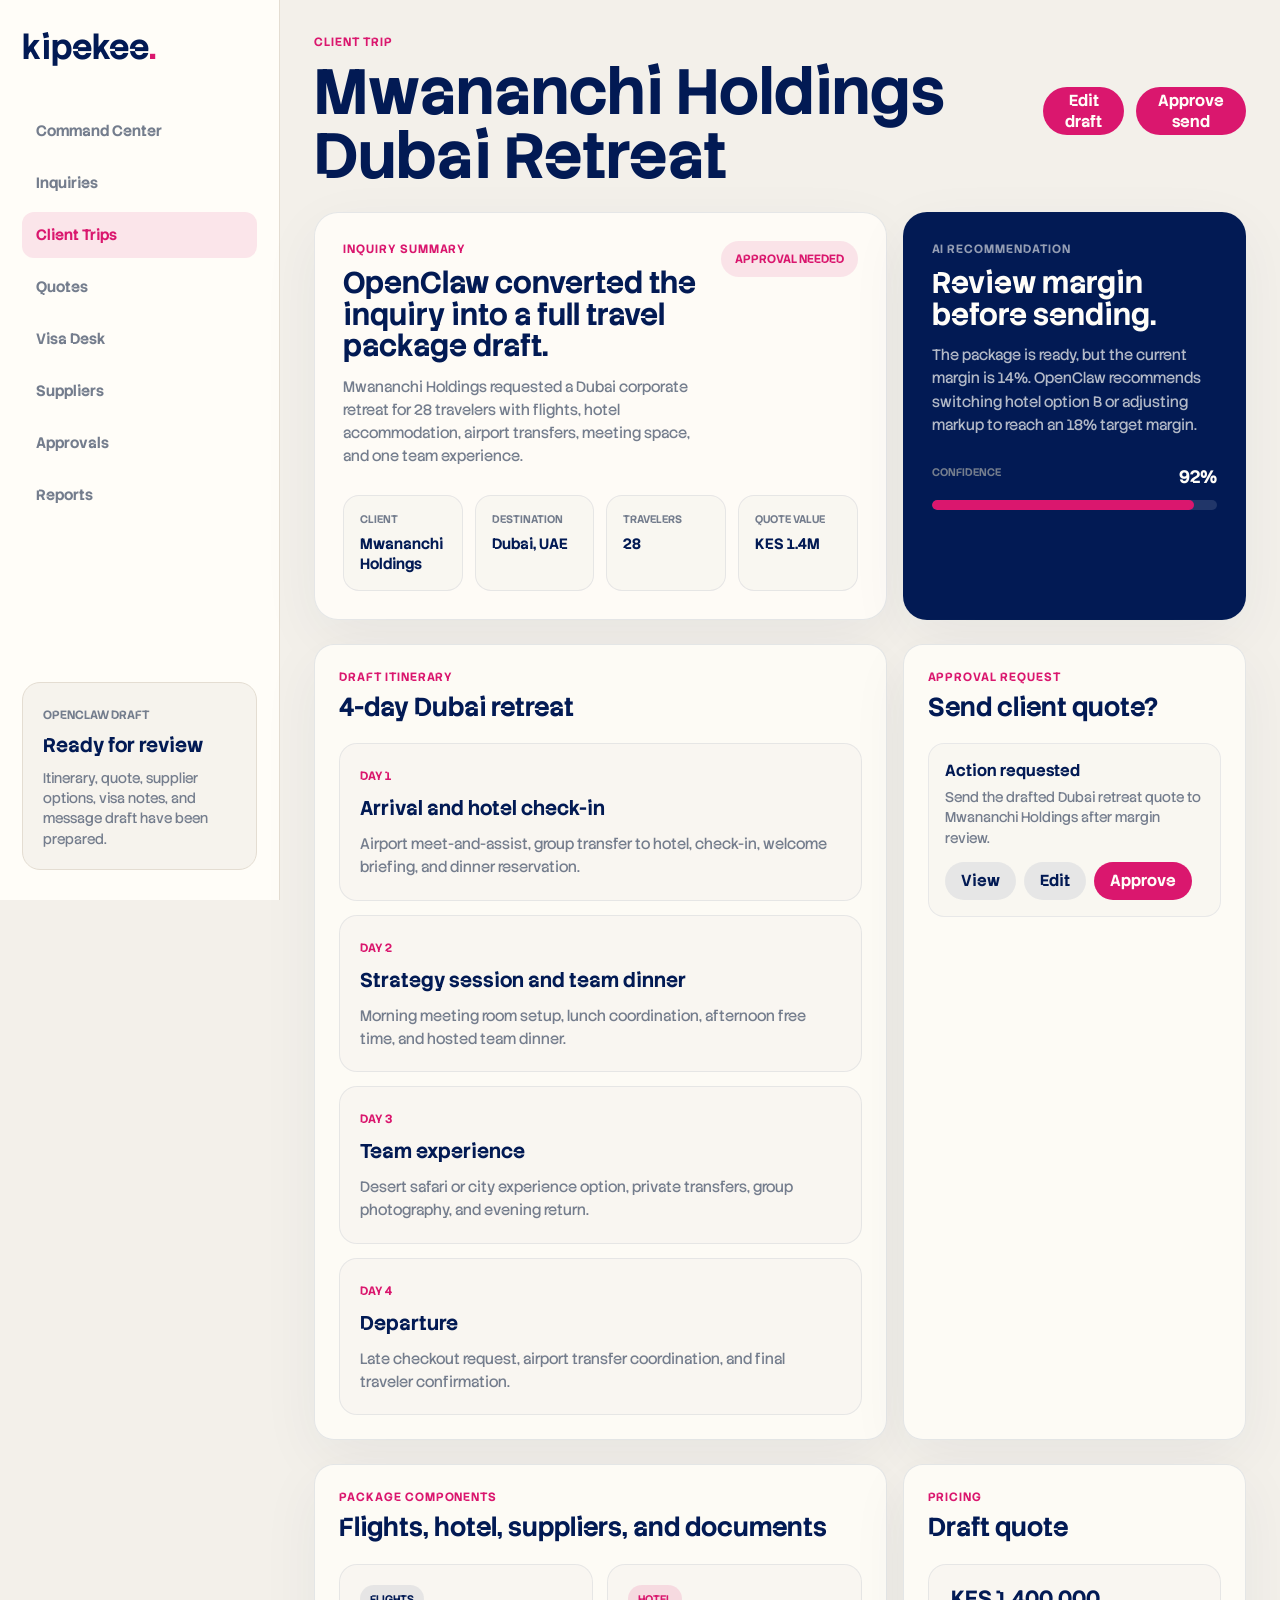
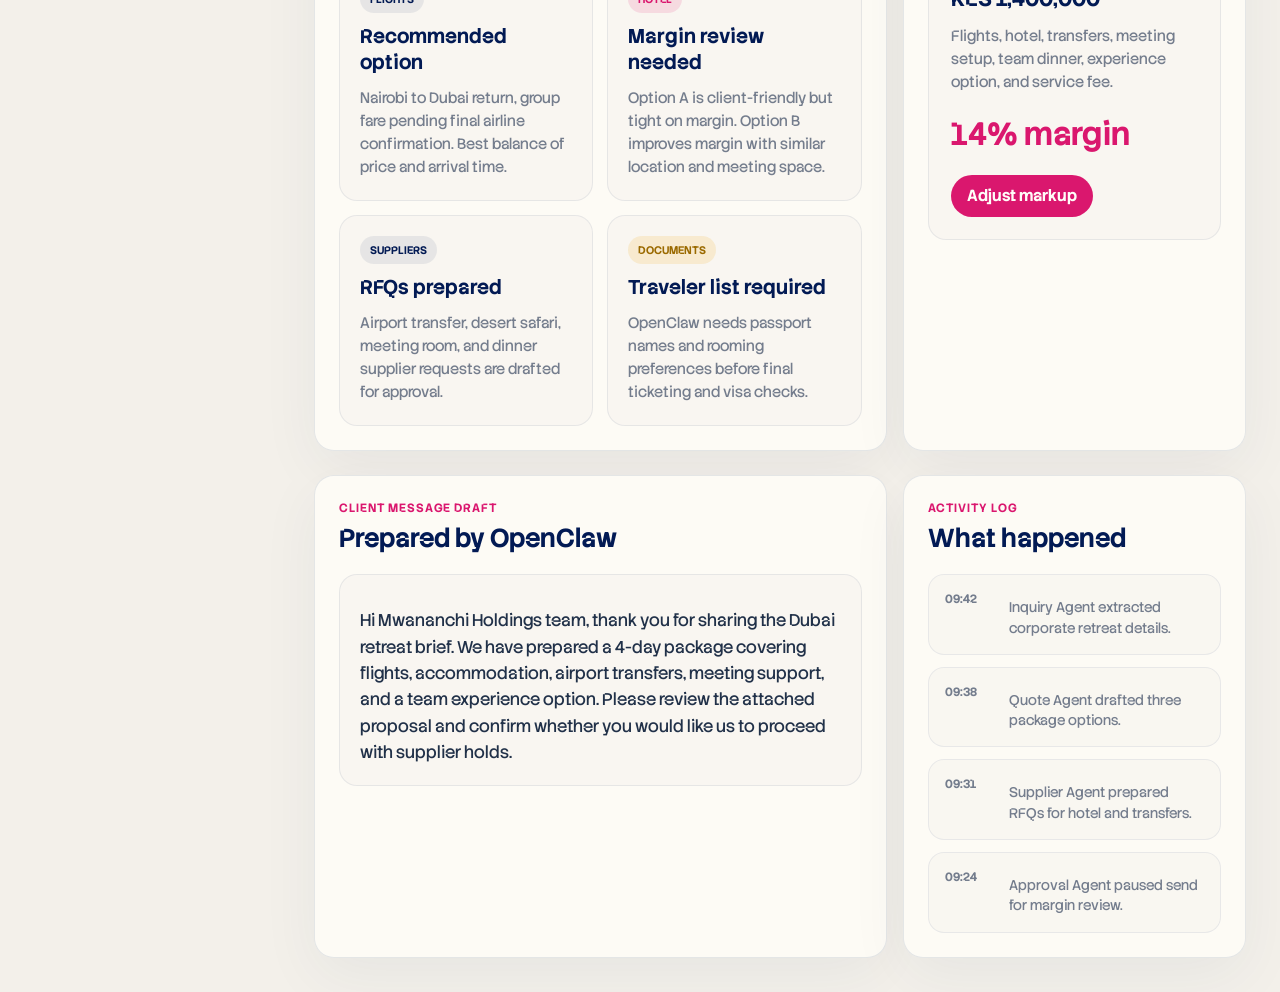
==== client-trip-mwananchi-dubai.html @ 032843f3 "best commit 6" ====
<!doctype html>
<html lang="en">
  <head>
    <meta charset="UTF-8" />
    <meta name="viewport" content="width=device-width, initial-scale=1.0" />
    <title>Mwananchi Holdings Dubai Retreat - Kipekee OS</title>
    <link rel="stylesheet" href="styles.css" />
  </head>
  <body class="dashboard-body is-loaded">
    <aside class="dash-sidebar">
      <a class="brand" href="index.html" aria-label="Kipekee home">kipekee<span>.</span></a>
      <nav class="dash-nav" aria-label="Dashboard navigation">
        <a href="dashboard.html">Command Center</a>
        <a href="inquiries.html">Inquiries</a>
        <a class="is-active" href="client-trips.html">Client Trips</a>
        <a href="quotes.html">Quotes</a>
        <a href="visa-desk.html">Visa Desk</a>
        <a href="suppliers.html">Suppliers</a>
        <a href="approvals.html">Approvals</a>
        <a href="reports.html">Reports</a>
      </nav>
      <div class="dash-sidebar-card">
        <span>OpenClaw draft</span>
        <strong>Ready for review</strong>
        <p>Itinerary, quote, supplier options, visa notes, and message draft have been prepared.</p>
      </div>
    </aside>

    <main class="dash-main">
      <header class="dash-topbar">
        <div>
          <span class="kicker">Client trip</span>
          <h1>Mwananchi Holdings Dubai Retreat</h1>
        </div>
        <div class="dash-actions">
          <button type="button">Edit draft</button>
          <button type="button">Approve send</button>
        </div>
      </header>

      <section class="client-trip-hero">
        <article class="trip-detail-card">
          <div class="trip-detail-head">
            <div>
              <span class="kicker">Inquiry summary</span>
              <h2>OpenClaw converted the inquiry into a full travel package draft.</h2>
              <p>
                Mwananchi Holdings requested a Dubai corporate retreat for 28 travelers with flights,
                hotel accommodation, airport transfers, meeting space, and one team experience.
              </p>
            </div>
            <span class="trip-status">Approval needed</span>
          </div>

          <div class="trip-detail-grid">
            <div><span>Client</span><strong>Mwananchi Holdings</strong></div>
            <div><span>Destination</span><strong>Dubai, UAE</strong></div>
            <div><span>Travelers</span><strong>28</strong></div>
            <div><span>Quote value</span><strong>KES 1.4M</strong></div>
          </div>
        </article>

        <aside class="ai-recommendation-card">
          <span class="kicker">AI recommendation</span>
          <h2>Review margin before sending.</h2>
          <p>
            The package is ready, but the current margin is 14%. OpenClaw recommends switching
            hotel option B or adjusting markup to reach an 18% target margin.
          </p>
          <div class="confidence-meter">
            <div><span>Confidence</span><strong>92%</strong></div>
            <div><span style="width: 92%"></span></div>
          </div>
        </aside>
      </section>

      <section class="client-trip-layout">
        <article class="dash-panel dash-panel-wide">
          <div class="dash-panel-head">
            <div>
              <span class="kicker">Draft itinerary</span>
              <h2>4-day Dubai retreat</h2>
            </div>
          </div>
          <div class="itinerary-list">
            <div>
              <span>Day 1</span>
              <h3>Arrival and hotel check-in</h3>
              <p>Airport meet-and-assist, group transfer to hotel, check-in, welcome briefing, and dinner reservation.</p>
            </div>
            <div>
              <span>Day 2</span>
              <h3>Strategy session and team dinner</h3>
              <p>Morning meeting room setup, lunch coordination, afternoon free time, and hosted team dinner.</p>
            </div>
            <div>
              <span>Day 3</span>
              <h3>Team experience</h3>
              <p>Desert safari or city experience option, private transfers, group photography, and evening return.</p>
            </div>
            <div>
              <span>Day 4</span>
              <h3>Departure</h3>
              <p>Late checkout request, airport transfer coordination, and final traveler confirmation.</p>
            </div>
          </div>
        </article>

        <aside class="dash-panel">
          <div class="dash-panel-head">
            <div>
              <span class="kicker">Approval request</span>
              <h2>Send client quote?</h2>
            </div>
          </div>
          <div class="approval-stack">
            <div>
              <strong>Action requested</strong>
              <p>Send the drafted Dubai retreat quote to Mwananchi Holdings after margin review.</p>
              <div class="approval-actions">
                <button type="button">View</button>
                <button type="button">Edit</button>
                <button type="button">Approve</button>
              </div>
            </div>
          </div>
        </aside>
      </section>

      <section class="client-trip-layout">
        <article class="dash-panel dash-panel-wide">
          <div class="dash-panel-head">
            <div>
              <span class="kicker">Package components</span>
              <h2>Flights, hotel, suppliers, and documents</h2>
            </div>
          </div>
          <div class="package-grid">
            <article>
              <span class="pill">Flights</span>
              <h3>Recommended option</h3>
              <p>Nairobi to Dubai return, group fare pending final airline confirmation. Best balance of price and arrival time.</p>
            </article>
            <article>
              <span class="pill hot">Hotel</span>
              <h3>Margin review needed</h3>
              <p>Option A is client-friendly but tight on margin. Option B improves margin with similar location and meeting space.</p>
            </article>
            <article>
              <span class="pill">Suppliers</span>
              <h3>RFQs prepared</h3>
              <p>Airport transfer, desert safari, meeting room, and dinner supplier requests are drafted for approval.</p>
            </article>
            <article>
              <span class="pill warn">Documents</span>
              <h3>Traveler list required</h3>
              <p>OpenClaw needs passport names and rooming preferences before final ticketing and visa checks.</p>
            </article>
          </div>
        </article>

        <aside class="dash-panel">
          <div class="dash-panel-head">
            <div>
              <span class="kicker">Pricing</span>
              <h2>Draft quote</h2>
            </div>
          </div>
          <div class="quote-preview">
            <h3>KES 1,400,000</h3>
            <p>Flights, hotel, transfers, meeting setup, team dinner, experience option, and service fee.</p>
            <strong>14% margin</strong>
            <button type="button">Adjust markup</button>
          </div>
        </aside>
      </section>

      <section class="client-trip-layout">
        <article class="dash-panel dash-panel-wide">
          <div class="dash-panel-head">
            <div>
              <span class="kicker">Client message draft</span>
              <h2>Prepared by OpenClaw</h2>
            </div>
          </div>
          <div class="message-draft">
            <p>
              Hi Mwananchi Holdings team, thank you for sharing the Dubai retreat brief.
              We have prepared a 4-day package covering flights, accommodation, airport transfers,
              meeting support, and a team experience option. Please review the attached proposal
              and confirm whether you would like us to proceed with supplier holds.
            </p>
          </div>
        </article>

        <aside class="dash-panel">
          <div class="dash-panel-head">
            <div>
              <span class="kicker">Activity log</span>
              <h2>What happened</h2>
            </div>
          </div>
          <div class="activity-feed">
            <div><span>09:42</span><p>Inquiry Agent extracted corporate retreat details.</p></div>
            <div><span>09:38</span><p>Quote Agent drafted three package options.</p></div>
            <div><span>09:31</span><p>Supplier Agent prepared RFQs for hotel and transfers.</p></div>
            <div><span>09:24</span><p>Approval Agent paused send for margin review.</p></div>
          </div>
        </aside>
      </section>
    </main>
  </body>
</html>
---- styles.css ----
@font-face {
  font-family: "Stack Sans Notch";
  src: url("static/StackSansNotch-VariableFont_wght.ttf") format("truetype");
  font-weight: 200 900;
  font-style: normal;
  font-display: swap;
}

@font-face {
  font-family: "Stack Sans Notch";
  src: url("static/StackSansNotch-Regular.ttf") format("truetype");
  font-weight: 400;
  font-style: normal;
  font-display: swap;
}

@font-face {
  font-family: "Stack Sans Notch";
  src: url("static/StackSansNotch-Medium.ttf") format("truetype");
  font-weight: 500;
  font-style: normal;
  font-display: swap;
}

@font-face {
  font-family: "Stack Sans Notch";
  src: url("static/StackSansNotch-Bold.ttf") format("truetype");
  font-weight: 700;
  font-style: normal;
  font-display: swap;
}

:root {
  --bg: #f6f3ed;
  --panel: #fffdf8;
  --ink: #021A54;
  --inp: #213149;
  --muted: #747d8d;
  --soft: #e8e1d7;
  --line: #e4ddd2;
  --accent: #da176e;
  --accent-soft: #e7f4ee;
  --accent-pale: #dff3ec;
  --shadow: 0 28px 80px rgba(33, 24, 12, 0.08);
}

* {
  box-sizing: border-box;
}

html {
  scroll-behavior: smooth;
}

body {
  margin: 0;
  background: var(--bg);
  color: var(--ink);
  font-family: "Stack Sans Notch", -apple-system, BlinkMacSystemFont, "Segoe UI", sans-serif;
  letter-spacing: 0;
}

a {
  color: inherit;
  text-decoration: none;
}

.nav {
  position: fixed;
  top: 0;
  left: 0;
  z-index: 10;
  display: flex;
  align-items: center;
  justify-content: space-between;
  width: 100%;
  min-height: 72px;
  padding: 0 42px;
  border-bottom: 1px solid rgba(8, 12, 24, 0.05);
  background: rgba(246, 243, 237, 0.82);
  backdrop-filter: blur(18px);
}

.brand {
  font-size: 34px;
  font-weight: 900;
  line-height: 1;
}

.brand span {
  color: var(--accent);
}

.label-bar {
  display: inline-flex;
  align-items: center;
  border-radius: 999px;
  color: var(--accent);
  background: var(--accent-soft);
  font-size: 13px;
  font-weight: 800;
  text-transform: uppercase;
}

.nav-details {
  display: flex;
  align-items: center;
  justify-content: flex-end;
  gap: 18px;
  color: var(--inp);
  font-size: 14px;
  font-weight: 700;
}

.nav-details a,
.quick-chat-trigger {
  display: inline-flex;
  align-items: center;
  gap: 8px;
  white-space: nowrap;
}

.nav-details svg {
  width: 17px;
  height: 17px;
  fill: none;
  stroke: currentColor;
  stroke-linecap: round;
  stroke-linejoin: round;
  stroke-width: 2;
}

.quick-chat-trigger {
  border: 0;
  padding: 0;
  background: transparent;
  color: var(--accent);
  cursor: pointer;
  font: inherit;
}

.nav-link {
  color: var(--accent);
  font-size: 18px;
  font-weight: 800;
}

.section-shell {
  width: min(1120px, calc(100% - 48px));
  margin: 0 auto;
}

.hero {
  min-height: auto;
  padding-top: 170px;
  padding-bottom: 46px;
}

.solution-hero {
  padding-top: 190px;
  padding-bottom: 76px;
}

.solution-hero h1 {
  max-width: 980px;
  margin: 24px 0 0;
  color: var(--ink);
  font-size: clamp(54px, 6.6vw, 104px);
  font-weight: 700;
  line-height: 1;
}

.solution-hero p {
  max-width: 780px;
  margin: 32px 0 0;
  color: var(--inp);
  font-size: 20px;
  font-weight: 400;
  line-height: 1.6;
}

.label-bar {
  width: min(100%, 860px);
  min-height: 46px;
  padding: 0 24px;
  margin-bottom: 76px;
  letter-spacing: 0.03em;
}

.hero h1 {
  max-width: 980px;
  margin: 0;
  font-size: clamp(44px, 5.5vw, 84px);
  font-weight: 700;
  line-height: 1;
}

.hero h1 span {
  color: var(--accent);
}

.hero h2 span {
  color: var(--accent);
}

.hero h2 {
  max-width: 920px;
  margin: 42px 0 0;
  font-size: clamp(30px, 3.6vw, 56px);
  font-weight: 700;
  line-height: 1.08;
}

.hero p {
  max-width: 800px;
  margin: 34px 0 0;
  color: var(--inp);
  font-size: 18px;
  font-weight: 400;
  line-height: 1.65;
}

.metrics {
  display: grid;
  grid-template-columns: repeat(3, 1fr);
  gap: 22px;
  margin-top: 30px;
  margin-bottom: 110px;
  padding: 42px;
  border: 1px solid var(--line);
  border-radius: 24px;
  background: rgba(255, 253, 248, 0.72);
  box-shadow: 0 16px 40px rgba(16, 48, 95, 0.07);
}

.metrics .kicker {
  grid-column: 1 / -1;
  color: rgba(218, 23, 110, 0.48);
}

.metrics h3 {
  grid-column: 1 / -1;
  max-width: 760px;
  padding: 0;
  margin: 0;
  color: var(--ink);
  font-size: clamp(30px, 3vw, 48px);
  font-weight: 700;
  line-height: 1.05;
}

.metric {
  display: flex;
  align-items: flex-start;
  flex-direction: column;
  justify-content: center;
  min-height: 156px;
  padding: 28px 30px;
  margin-top: 24px;
  border: 1px solid var(--line);
  border-radius: 16px;
  background: rgba(248, 247, 244, 0.84);
  text-align: left;
}

.metric + .metric {
  border-left: 1px solid var(--line);
}

.metric strong {
  color: var(--accent);
  font-size: clamp(34px, 3.4vw, 54px);
  font-weight: 700;
  line-height: 1;
}

.metric:nth-of-type(3) strong {
  font-size: clamp(28px, 2.8vw, 42px);
  line-height: 1.02;
}

.metric span {
  margin-top: 22px;
  color: var(--muted);
  font-size: 12px;
  font-weight: 700;
  letter-spacing: 0.03em;
  text-transform: uppercase;
}

.split-cards {
  display: grid;
  grid-template-columns: 1fr 1fr;
  gap: 36px;
  padding: 40px 0 30px;
}

.contrast-card,
.agent-card,
.model-table {
  border: 1px solid rgba(8, 12, 24, 0.08);
  border-radius: 14px;
  box-shadow: var(--shadow);
}

.contrast-card {
  min-height: 450px;
  padding: 44px;
}

.today {
  background: var(--ink);
  color: #fffaf0;
}

.future {
  background: var(--panel);
}

.eyebrow,
.kicker {
  display: block;
  color: var(--accent);
  font-size: 12px;
  font-weight: 900;
  letter-spacing: 0.08em;
  text-transform: uppercase;
}

.today .eyebrow {
  color: #7ce2bd;
}

.contrast-card h3 {
  max-width: 470px;
  margin: 22px 0 28px;
  font-size: clamp(25px, 2.4vw, 34px);
  font-weight: 900;
  line-height: 1.1;
}

ul {
  display: grid;
  gap: 18px;
  padding: 0;
  margin: 0;
  list-style: none;
}

li {
  position: relative;
  padding-left: 27px;
  color: var(--muted);
  font-size: 16px;
  font-weight: 500;
  line-height: 1.55;
}

.today li {
  color: #c6ced9;
}

li::before {
  position: absolute;
  top: 0;
  left: 0;
  color: var(--accent);
  content: "~";
  font-weight: 900;
}

.today li::before {
  color: #ff6b6b;
  content: "x";
}

.section-heading {
  max-width: 750px;
}

.section-heading.centered {
  margin: 0 auto;
  text-align: center;
}

.section-heading h2,
.agents-copy h2,
.manifesto h2 {
  margin: 22px 0 0;
  font-size: clamp(36px, 4vw, 58px);
  font-weight: 700;
  line-height: 1.08;
}

.how {
  padding: 20px 0 140px;
}

.steps {
  position: relative;
  display: grid;
  grid-template-columns: repeat(3, 1fr);
  gap: 24px;
  margin-top: 76px;
}

.steps::before {
  position: absolute;
  top: 54px;
  left: 9%;
  right: 9%;
  height: 1px;
  background: linear-gradient(90deg, rgba(218, 23, 110, 0.12), rgba(218, 23, 110, 0.46), rgba(218, 23, 110, 0.12));
  content: "";
}

.steps article {
  position: relative;
  min-height: 330px;
  padding: 32px;
  border: 1px solid rgba(16, 48, 95, 0.1);
  border-radius: 22px;
  background: rgba(255, 253, 248, 0.68);
  box-shadow: 0 22px 70px rgba(16, 48, 95, 0.06);
}

.step-top {
  display: flex;
  align-items: center;
  justify-content: space-between;
  margin-bottom: 42px;
}

.step-icon {
  position: relative;
  z-index: 1;
  display: grid;
  place-items: center;
  width: 68px;
  height: 68px;
  border: 1px solid rgba(218, 23, 110, 0.18);
  border-radius: 999px;
  background: #fffdf8;
  box-shadow: 0 16px 36px rgba(218, 23, 110, 0.12);
}

.step-icon svg {
  width: 30px;
  height: 30px;
  fill: none;
  stroke: var(--accent);
  stroke-linecap: round;
  stroke-linejoin: round;
  stroke-width: 1.8;
}

.step-number {
  color: rgba(218, 23, 110, 0.22);
  font-size: 44px;
  font-weight: 700;
  line-height: 1;
}

.steps h3 {
  margin: 0 0 16px;
  color: var(--ink);
  font-size: 24px;
  font-weight: 700;
  line-height: 1.1;
}

.workflows {
  padding: 40px 0 130px;
}

.workflow-grid {
  display: grid;
  grid-template-columns: repeat(3, 1fr);
  gap: 18px;
  margin-top: 72px;
}

.workflow-card {
  position: relative;
  min-height: 250px;
  padding: 30px;
  overflow: hidden;
  border: 1px solid rgba(16, 48, 95, 0.1);
  border-radius: 22px;
  background: rgba(255, 253, 248, 0.72);
  box-shadow: 0 22px 70px rgba(16, 48, 95, 0.055);
}

.workflow-card::after {
  position: absolute;
  right: -34px;
  bottom: -42px;
  width: 130px;
  height: 130px;
  border-radius: 999px;
  background: rgba(218, 23, 110, 0.08);
  content: "";
}

.workflow-card span {
  display: inline-flex;
  align-items: center;
  justify-content: center;
  width: 48px;
  height: 48px;
  border: 1px solid rgba(218, 23, 110, 0.18);
  border-radius: 999px;
  background: #fffdf8;
  color: var(--accent);
  font-size: 14px;
  font-weight: 700;
}

.workflow-card h3 {
  margin: 54px 0 14px;
  color: var(--ink);
  font-size: 23px;
  font-weight: 700;
  line-height: 1.1;
}

.control-panel {
  display: grid;
  grid-template-columns: 0.8fr 1.2fr;
  gap: 44px;
  margin-top: 28px;
  padding: 42px;
  border-radius: 28px;
  background: var(--ink);
  box-shadow: 0 28px 90px rgba(16, 48, 95, 0.16);
}

.control-panel .kicker {
  color: rgba(255, 253, 248, 0.58);
}

.control-panel h3 {
  max-width: 410px;
  margin: 20px 0 0;
  color: #fffdf8;
  font-size: clamp(32px, 3.4vw, 54px);
  font-weight: 700;
  line-height: 1.05;
}

.control-grid {
  display: grid;
  grid-template-columns: repeat(2, 1fr);
  gap: 14px;
}

.control-grid article {
  padding: 24px;
  border: 1px solid rgba(255, 255, 255, 0.1);
  border-radius: 18px;
  background: rgba(255, 255, 255, 0.055);
}

.control-grid strong {
  display: block;
  margin-bottom: 10px;
  color: #fffdf8;
  font-size: 17px;
  font-weight: 700;
}

.control-grid p {
  color: rgba(255, 253, 248, 0.68);
}

.steps p,
.agents-copy p,
.agent-card p,
.workflow-card p,
.control-grid p,
.manifesto p {
  margin: 0;
  color: var(--muted);
  font-size: 16px;
  font-weight: 500;
  line-height: 1.75;
}

.section-heading p {
  max-width: 720px;
  margin: 24px auto 0;
  color: var(--muted);
  font-size: 18px;
  font-weight: 400;
  line-height: 1.6;
}

.agents-section {
  padding: 130px 0;
  background: #eee9df;
  border-top: 1px solid var(--line);
  border-bottom: 1px solid var(--line);
}

.agents-layout {
  display: grid;
  grid-template-columns: 0.9fr 1.1fr;
  gap: 72px;
  align-items: start;
}

.agents-copy {
  position: sticky;
  top: 120px;
}

.agents-copy p {
  max-width: 520px;
  margin-top: 38px;
  font-size: 17px;
}

.agent-grid {
  display: grid;
  grid-template-columns: 1fr 1fr;
  gap: 18px;
}

.agent-card {
  min-height: 190px;
  padding: 30px;
  background: rgba(255, 253, 248, 0.78);
}

.agent-card span {
  display: block;
  width: 10px;
  height: 10px;
  margin-bottom: 28px;
  border-radius: 999px;
  background: var(--accent);
}

.agent-card h3 {
  margin: 0 0 12px;
  font-size: 19px;
  font-weight: 900;
}

.operating-model {
  padding: 130px 0;
}

.model-table {
  display: grid;
  grid-template-columns: 1fr 1fr;
  gap: 0;
  max-width: 980px;
  margin: 70px auto 0;
  overflow: hidden;
  background: var(--panel);
}

.model-table > div {
  padding: 44px;
}

.model-table > div + div {
  border-left: 1px solid var(--line);
}

.model-table h3 {
  margin: 0 0 28px;
  color: var(--accent);
  font-size: 20px;
  font-weight: 900;
}

.model-table p {
  position: relative;
  margin: 0;
  padding: 16px 0 16px 28px;
  border-top: 1px solid rgba(8, 12, 24, 0.06);
  color: var(--muted);
  font-size: 16px;
  font-weight: 500;
  line-height: 1.45;
}

.model-table p::before {
  position: absolute;
  top: 16px;
  left: 0;
  color: var(--accent);
  content: "✓";
}

.model-table > div:first-child h3 {
  color: var(--muted);
}

.model-table > div:first-child p::before {
  color: #bd665b;
  content: "x";
}

.cta {
  display: flex;
  align-items: center;
  justify-content: space-between;
  gap: 48px;
  padding: 52px 56px;
  border: 1px solid rgba(255, 255, 255, 0.12);
  border-radius: 28px;
  background: var(--ink);
  box-shadow: 0 28px 80px rgba(16, 48, 95, 0.16);
}

.cta .kicker {
  color: rgba(255, 255, 255, 0.58);
}

.cta h2 {
  max-width: 920px;
  margin: 18px 0 0;
  color: #fffdf8;
  font-size: clamp(32px, 3.6vw, 54px);
  font-weight: 700;
  line-height: 1.05;
}

.cta p {
  max-width: 780px;
  margin: 22px 0 0;
  color: rgba(255, 253, 248, 0.72);
  font-size: 18px;
  font-weight: 400;
  line-height: 1.5;
}

.cta-button {
  display: inline-flex;
  align-items: center;
  justify-content: center;
  flex: 0 0 auto;
  min-width: 190px;
  min-height: 64px;
  padding: 0 30px;
  border-radius: 999px;
  background: var(--accent);
  color: #fffdf8;
  font-size: 17px;
  font-weight: 700;
  box-shadow: 0 18px 38px rgba(218, 23, 110, 0.28);
}

.manifesto {
  max-width: 950px;
  padding: 110px 0 150px;
  text-align: center;
}

.manifesto p {
  max-width: 650px;
  margin: 34px auto 0;
  font-size: 18px;
}

.footer {
  display: flex;
  align-items: center;
  justify-content: space-between;
  min-height: 120px;
  border-top: 1px solid var(--line);
}

.footer p {
  margin: 0;
  color: var(--muted);
  font-size: 14px;
  font-weight: 500;
}

.quick-chat {
  position: fixed;
  right: 28px;
  bottom: 28px;
  z-index: 20;
  display: none;
}

.quick-chat.is-open {
  display: block;
}

.quick-chat-panel {
  position: relative;
  width: min(380px, calc(100vw - 32px));
  padding: 28px;
  border: 1px solid rgba(16, 48, 95, 0.1);
  border-radius: 24px;
  background: #fffdf8;
  box-shadow: 0 28px 90px rgba(16, 48, 95, 0.18);
}

.quick-chat-close {
  position: absolute;
  top: 18px;
  right: 18px;
  display: grid;
  place-items: center;
  width: 34px;
  height: 34px;
  border: 1px solid var(--line);
  border-radius: 999px;
  background: var(--bg);
  color: var(--ink);
  cursor: pointer;
  font-size: 22px;
  line-height: 1;
}

.quick-chat-panel h2 {
  max-width: 290px;
  margin: 16px 0 0;
  color: var(--ink);
  font-size: 28px;
  font-weight: 700;
  line-height: 1.08;
}

.quick-chat-panel p {
  margin: 16px 0 22px;
  color: var(--muted);
  font-size: 15px;
  line-height: 1.5;
}

.quick-chat-form {
  display: grid;
  gap: 12px;
}

.quick-chat-form textarea {
  width: 100%;
  min-height: 116px;
  resize: vertical;
  padding: 14px;
  border: 1px solid var(--line);
  border-radius: 16px;
  outline: none;
  background: var(--bg);
  color: var(--inp);
  font: inherit;
  font-weight: 400;
}

.quick-chat-form textarea:focus {
  border-color: rgba(218, 23, 110, 0.5);
  box-shadow: 0 0 0 4px rgba(218, 23, 110, 0.1);
}

.quick-chat-form button {
  min-height: 52px;
  border: 0;
  border-radius: 999px;
  background: var(--accent);
  color: #fffdf8;
  cursor: pointer;
  font: inherit;
  font-weight: 700;
}

.dashboard-body {
  display: grid;
  grid-template-columns: 280px 1fr;
  min-height: 100vh;
  background: #f3f0ea;
}

.dashboard-body.is-loading {
  overflow: hidden;
}

.dashboard-body.is-loading .dash-sidebar,
.dashboard-body.is-loading .dash-main {
  opacity: 0;
  transform: translateY(12px);
}

.dashboard-body.is-loaded .dash-sidebar,
.dashboard-body.is-loaded .dash-main {
  animation: dashboardReveal 700ms ease forwards;
}

.demo-preloader {
  position: fixed;
  inset: 0;
  z-index: 100;
  display: grid;
  place-items: center;
  align-content: center;
  gap: 24px;
  background: var(--bg);
  transition: opacity 520ms ease, visibility 520ms ease;
}

.dashboard-body.is-loaded .demo-preloader {
  visibility: hidden;
  opacity: 0;
}

.preloader-logo {
  position: relative;
  z-index: 1;
  color: var(--ink);
  font-family: "Stack Sans Notch", -apple-system, BlinkMacSystemFont, "Segoe UI", sans-serif;
  font-size: clamp(56px, 9vw, 126px);
  font-weight: 900;
  line-height: 1;
  animation: logoPulse 1100ms ease-in-out infinite alternate;
}

.preloader-logo span {
  color: var(--accent);
}

.preloader-orbit {
  position: absolute;
  width: clamp(170px, 26vw, 320px);
  height: clamp(170px, 26vw, 320px);
  border: 1px solid rgba(218, 23, 110, 0.14);
  border-radius: 999px;
  animation: orbitSpin 1500ms linear infinite;
}

.preloader-orbit::before,
.preloader-orbit::after {
  position: absolute;
  border-radius: 999px;
  content: "";
}

.preloader-orbit::before {
  top: 12%;
  right: 16%;
  width: 16px;
  height: 16px;
  background: var(--accent);
  box-shadow: 0 0 30px rgba(218, 23, 110, 0.55);
}

.preloader-orbit::after {
  inset: 28px;
  border: 1px dashed rgba(16, 48, 95, 0.12);
}

.demo-preloader p {
  margin: 0;
  color: var(--muted);
  font-size: 16px;
  font-weight: 500;
}

@keyframes logoPulse {
  from {
    transform: scale(0.98);
    letter-spacing: 0;
  }

  to {
    transform: scale(1.02);
    letter-spacing: 0;
  }
}

@keyframes orbitSpin {
  to {
    transform: rotate(360deg);
  }
}

@keyframes dashboardReveal {
  to {
    opacity: 1;
    transform: translateY(0);
  }
}

.dash-sidebar {
  position: sticky;
  top: 0;
  display: flex;
  flex-direction: column;
  height: 100vh;
  padding: 30px 22px;
  border-right: 1px solid var(--line);
  background: #fffdf8;
}

.dash-nav {
  display: grid;
  gap: 6px;
  margin-top: 44px;
}

.dash-nav a {
  padding: 13px 14px;
  border-radius: 12px;
  color: var(--muted);
  font-size: 15px;
  font-weight: 700;
}

.dash-nav a.is-active,
.dash-nav a:hover {
  background: rgba(218, 23, 110, 0.1);
  color: var(--accent);
}

.dash-sidebar-card {
  margin-top: auto;
  padding: 20px;
  border: 1px solid var(--line);
  border-radius: 18px;
  background: var(--bg);
}

.dash-sidebar-card span,
.dash-kpis span,
.pipeline span,
.visa-bars span,
.activity-feed span {
  color: var(--muted);
  font-size: 12px;
  font-weight: 700;
  text-transform: uppercase;
}

.dash-sidebar-card strong {
  display: block;
  margin-top: 8px;
  color: var(--ink);
  font-size: 20px;
  font-weight: 700;
}

.dash-sidebar-card p {
  margin: 10px 0 0;
  color: var(--muted);
  font-size: 14px;
  line-height: 1.45;
}

.dash-main {
  min-width: 0;
  padding: 34px;
}

.dash-topbar {
  display: flex;
  align-items: center;
  justify-content: space-between;
  gap: 28px;
}

.dash-topbar h1 {
  margin: 10px 0 0;
  color: var(--ink);
  font-size: clamp(40px, 5vw, 72px);
  font-weight: 700;
  line-height: 1;
}

.dash-actions {
  display: flex;
  align-items: end;
  gap: 12px;
}

.dash-search {
  display: grid;
  gap: 8px;
  color: var(--muted);
  font-size: 12px;
  font-weight: 700;
  text-transform: uppercase;
}

.dash-search input {
  width: 310px;
  height: 48px;
  padding: 0 16px;
  border: 1px solid var(--line);
  border-radius: 999px;
  outline: 0;
  background: #fffdf8;
  color: var(--inp);
  font: inherit;
  font-weight: 400;
}

.dash-actions button,
.dash-panel-head button,
.approval-actions button {
  min-height: 48px;
  border: 0;
  border-radius: 999px;
  background: var(--accent);
  color: #fffdf8;
  cursor: pointer;
  font: inherit;
  font-weight: 700;
}

.dash-actions button {
  padding: 0 22px;
}

.dash-kpis {
  display: grid;
  grid-template-columns: repeat(5, 1fr);
  gap: 14px;
  margin-top: 34px;
}

.dash-kpis article,
.dash-panel {
  border: 1px solid rgba(16, 48, 95, 0.1);
  border-radius: 20px;
  background: rgba(255, 253, 248, 0.82);
  box-shadow: 0 18px 60px rgba(16, 48, 95, 0.055);
}

.dash-kpis article {
  padding: 22px;
}

.dash-kpis strong {
  display: block;
  margin-top: 16px;
  color: var(--accent);
  font-size: 42px;
  font-weight: 700;
  line-height: 1;
}

.dash-kpis p {
  margin: 12px 0 0;
  color: var(--muted);
  font-size: 14px;
}

.dash-grid {
  display: grid;
  grid-template-columns: minmax(0, 1.35fr) minmax(320px, 0.75fr);
  gap: 16px;
  margin-top: 16px;
}

.dash-panel {
  padding: 24px;
}

.dash-panel-large {
  grid-column: span 1;
}

.dash-panel-head {
  display: flex;
  align-items: flex-start;
  justify-content: space-between;
  gap: 18px;
  margin-bottom: 22px;
}

.dash-panel-head h2 {
  margin: 8px 0 0;
  color: var(--ink);
  font-size: 26px;
  font-weight: 700;
  line-height: 1.1;
}

.dash-panel-head button {
  min-height: 38px;
  padding: 0 16px;
  background: rgba(218, 23, 110, 0.1);
  color: var(--accent);
}

.workflow-queue,
.approval-stack,
.trip-list,
.activity-feed,
.pipeline,
.visa-bars {
  display: grid;
  gap: 12px;
}

.queue-row {
  display: grid;
  grid-template-columns: auto 1fr auto;
  gap: 14px;
  align-items: center;
  padding: 16px;
  border: 1px solid rgba(16, 48, 95, 0.07);
  border-radius: 16px;
  background: rgba(246, 243, 237, 0.56);
}

.queue-row strong,
.approval-stack strong,
.trip-list strong {
  color: var(--ink);
  font-size: 16px;
  font-weight: 700;
}

.queue-row p,
.approval-stack p,
.activity-feed p {
  margin: 6px 0 0;
  color: var(--muted);
  font-size: 14px;
  line-height: 1.45;
}

.queue-row > span:last-child,
.trip-list span {
  color: var(--accent);
  font-size: 12px;
  font-weight: 700;
  text-transform: uppercase;
}

.status-dot {
  width: 11px;
  height: 11px;
  border-radius: 999px;
  background: #20b486;
}

.status-dot.hot {
  background: var(--accent);
}

.status-dot.warn {
  background: #e6a400;
}

.approval-stack > div,
.trip-list > div,
.activity-feed > div,
.pipeline > div {
  padding: 16px;
  border: 1px solid rgba(16, 48, 95, 0.07);
  border-radius: 16px;
  background: rgba(246, 243, 237, 0.5);
}

.approval-actions {
  display: flex;
  gap: 8px;
  margin-top: 14px;
}

.approval-actions button {
  min-height: 38px;
  padding: 0 16px;
}

.approval-actions button:not(:last-child) {
  background: rgba(16, 48, 95, 0.08);
  color: var(--ink);
}

.trip-list > div {
  display: grid;
  gap: 8px;
}

.activity-feed > div {
  display: grid;
  grid-template-columns: 52px 1fr;
  gap: 12px;
}

.pipeline strong {
  display: block;
  margin-top: 8px;
  color: var(--ink);
  font-size: 24px;
  font-weight: 700;
}

.visa-bars > div {
  display: grid;
  gap: 9px;
}

.visa-bars div div {
  height: 10px;
  overflow: hidden;
  border-radius: 999px;
  background: rgba(16, 48, 95, 0.08);
}

.visa-bars div div span {
  display: block;
  height: 100%;
  border-radius: inherit;
  background: var(--accent);
}

.trip-workspace {
  display: grid;
  grid-template-columns: minmax(0, 1.35fr) minmax(320px, 0.75fr);
  gap: 16px;
  margin-top: 16px;
}

.trip-detail-card,
.ai-recommendation-card {
  border: 1px solid rgba(16, 48, 95, 0.1);
  border-radius: 24px;
  background: rgba(255, 253, 248, 0.86);
  box-shadow: 0 18px 60px rgba(16, 48, 95, 0.055);
}

.trip-detail-card {
  padding: 28px;
}

.trip-detail-head {
  display: flex;
  align-items: flex-start;
  justify-content: space-between;
  gap: 24px;
}

.trip-detail-head h2,
.ai-recommendation-card h2,
.approval-modal-panel h2 {
  margin: 10px 0 0;
  color: var(--ink);
  font-size: 30px;
  font-weight: 700;
  line-height: 1.05;
}

.trip-detail-head p,
.ai-recommendation-card p,
.approval-modal-intro {
  max-width: 660px;
  margin: 14px 0 0;
  color: var(--muted);
  font-size: 15px;
  font-weight: 400;
  line-height: 1.55;
}

.trip-status {
  flex: 0 0 auto;
  padding: 10px 14px;
  border-radius: 999px;
  background: rgba(218, 23, 110, 0.1);
  color: var(--accent);
  font-size: 12px;
  font-weight: 800;
  text-transform: uppercase;
}

.trip-detail-grid,
.approval-preview-grid {
  display: grid;
  grid-template-columns: repeat(4, 1fr);
  gap: 12px;
  margin-top: 26px;
}

.trip-detail-grid div,
.approval-preview-grid div {
  padding: 16px;
  border: 1px solid rgba(16, 48, 95, 0.08);
  border-radius: 16px;
  background: rgba(246, 243, 237, 0.62);
}

.trip-detail-grid span,
.approval-preview-grid span,
.approval-message-preview span,
.confidence-meter span {
  display: block;
  color: var(--muted);
  font-size: 11px;
  font-weight: 800;
  text-transform: uppercase;
}

.trip-detail-grid strong,
.approval-preview-grid strong {
  display: block;
  margin-top: 8px;
  color: var(--ink);
  font-size: 15px;
  font-weight: 700;
}

.trip-tabs {
  display: flex;
  flex-wrap: wrap;
  gap: 8px;
  margin-top: 24px;
}

.trip-tabs button {
  min-height: 38px;
  padding: 0 15px;
  border: 1px solid rgba(16, 48, 95, 0.08);
  border-radius: 999px;
  background: rgba(246, 243, 237, 0.58);
  color: var(--muted);
  cursor: pointer;
  font: inherit;
  font-size: 13px;
  font-weight: 700;
}

.trip-tabs button.is-active {
  background: var(--accent);
  color: #fffdf8;
}

.trip-timeline {
  display: grid;
  gap: 0;
  margin-top: 26px;
}

.trip-timeline div {
  display: grid;
  grid-template-columns: 18px 1fr;
  gap: 14px;
  padding: 0 0 18px;
}

.trip-timeline div:not(:last-child) span::after {
  position: absolute;
  top: 16px;
  left: 7px;
  width: 1px;
  height: calc(100% + 18px);
  background: rgba(218, 23, 110, 0.18);
  content: "";
}

.trip-timeline span {
  position: relative;
  width: 15px;
  height: 15px;
  margin-top: 3px;
  border-radius: 999px;
  background: var(--accent);
}

.trip-timeline p {
  margin: 0;
  color: var(--muted);
  font-size: 15px;
  line-height: 1.55;
}

.trip-timeline strong {
  color: var(--ink);
}

.ai-recommendation-card {
  padding: 28px;
  background: var(--ink);
}

.ai-recommendation-card .kicker {
  color: rgba(255, 253, 248, 0.58);
}

.ai-recommendation-card h2 {
  color: #fffdf8;
}

.ai-recommendation-card p {
  color: rgba(255, 253, 248, 0.7);
}

.confidence-meter {
  display: grid;
  gap: 12px;
  margin-top: 28px;
}

.confidence-meter > div:first-child {
  display: flex;
  justify-content: space-between;
}

.confidence-meter strong {
  color: #fffdf8;
  font-size: 18px;
  font-weight: 700;
}

.confidence-meter > div:last-child {
  height: 10px;
  overflow: hidden;
  border-radius: 999px;
  background: rgba(255, 255, 255, 0.12);
}

.confidence-meter > div:last-child span {
  height: 100%;
  border-radius: inherit;
  background: var(--accent);
}

.recommendation-actions {
  display: grid;
  gap: 10px;
  margin-top: 28px;
}

.recommendation-actions button {
  min-height: 46px;
  border: 0;
  border-radius: 999px;
  background: rgba(255, 255, 255, 0.1);
  color: #fffdf8;
  cursor: pointer;
  font: inherit;
  font-weight: 700;
}

.recommendation-actions button:last-child {
  background: var(--accent);
}

.approval-modal {
  position: fixed;
  inset: 0;
  z-index: 80;
  display: none;
  align-items: center;
  justify-content: center;
  padding: 24px;
  background: rgba(8, 12, 24, 0.42);
  backdrop-filter: blur(10px);
}

.approval-modal.is-open {
  display: flex;
}

.approval-modal-panel {
  position: relative;
  width: min(720px, 100%);
  padding: 32px;
  border-radius: 26px;
  background: #fffdf8;
  box-shadow: 0 30px 100px rgba(8, 12, 24, 0.24);
}

.approval-modal-close {
  position: absolute;
  top: 18px;
  right: 18px;
  display: grid;
  place-items: center;
  width: 36px;
  height: 36px;
  border: 1px solid var(--line);
  border-radius: 999px;
  background: var(--bg);
  color: var(--ink);
  cursor: pointer;
  font-size: 24px;
  line-height: 1;
}

.approval-message-preview {
  margin-top: 18px;
  padding: 18px;
  border: 1px solid rgba(16, 48, 95, 0.08);
  border-radius: 18px;
  background: rgba(246, 243, 237, 0.62);
}

.approval-message-preview p {
  margin: 10px 0 0;
  color: var(--inp);
  font-size: 15px;
  line-height: 1.55;
}

.approval-modal-actions {
  display: flex;
  flex-wrap: wrap;
  gap: 10px;
  margin-top: 22px;
}

.approval-modal-actions button {
  min-height: 46px;
  padding: 0 18px;
  border: 0;
  border-radius: 999px;
  background: rgba(16, 48, 95, 0.08);
  color: var(--ink);
  cursor: pointer;
  font: inherit;
  font-weight: 700;
}

.approval-modal-actions button:first-child {
  background: var(--accent);
  color: #fffdf8;
}

.dash-page-grid {
  display: grid;
  grid-template-columns: minmax(0, 1.25fr) minmax(310px, 0.75fr);
  gap: 16px;
  margin-top: 34px;
}

.dash-panel-wide {
  min-width: 0;
}

.data-table {
  display: grid;
  gap: 8px;
}

.data-row {
  display: grid;
  grid-template-columns: 1fr 0.85fr 1.5fr 0.8fr 1fr;
  gap: 14px;
  align-items: center;
  padding: 15px;
  border: 1px solid rgba(16, 48, 95, 0.07);
  border-radius: 14px;
  background: rgba(246, 243, 237, 0.5);
  color: var(--muted);
  font-size: 14px;
  font-weight: 500;
}

.data-head {
  background: transparent;
  color: var(--ink);
  font-size: 12px;
  font-weight: 800;
  text-transform: uppercase;
}

.pill {
  display: inline-flex;
  width: fit-content;
  align-items: center;
  min-height: 28px;
  padding: 0 10px;
  border-radius: 999px;
  background: rgba(16, 48, 95, 0.08);
  color: var(--ink);
  font-size: 11px;
  font-weight: 800;
  text-transform: uppercase;
}

.pill.hot {
  background: rgba(218, 23, 110, 0.12);
  color: var(--accent);
}

.pill.warn {
  background: rgba(230, 164, 0, 0.14);
  color: #9b6a00;
}

.insight-card,
.quote-preview {
  padding: 22px;
  border: 1px solid rgba(16, 48, 95, 0.08);
  border-radius: 18px;
  background: rgba(246, 243, 237, 0.55);
}

.insight-card strong,
.quote-preview h3,
.client-trip-board h3,
.approval-center-list h3 {
  display: block;
  margin: 0;
  color: var(--ink);
  font-size: 22px;
  font-weight: 700;
  line-height: 1.1;
}

.insight-card p,
.quote-preview p,
.client-trip-board p,
.approval-center-list p {
  margin: 14px 0 0;
  color: var(--muted);
  font-size: 15px;
  line-height: 1.55;
}

.insight-card button,
.quote-preview button,
.client-trip-board button,
.dash-action-link {
  display: inline-flex;
  align-items: center;
  justify-content: center;
  min-height: 42px;
  margin-top: 20px;
  padding: 0 16px;
  border: 0;
  border-radius: 999px;
  background: var(--accent);
  color: #fffdf8;
  cursor: pointer;
  font: inherit;
  font-weight: 700;
}

.dash-action-link {
  margin-top: 20px;
}

.quote-preview strong {
  display: block;
  margin-top: 18px;
  color: var(--accent);
  font-size: 32px;
  font-weight: 700;
}

.client-trip-board,
.approval-center-list {
  display: grid;
  gap: 14px;
}

.client-trip-board article,
.approval-center-list article {
  padding: 20px;
  border: 1px solid rgba(16, 48, 95, 0.08);
  border-radius: 18px;
  background: rgba(246, 243, 237, 0.55);
}

.client-trip-board h3,
.approval-center-list h3 {
  margin-top: 18px;
}

.client-trip-board div {
  display: flex;
  flex-wrap: wrap;
  gap: 10px;
}

.client-trip-board button + button {
  background: rgba(16, 48, 95, 0.08);
  color: var(--ink);
}

.report-bars {
  display: grid;
  gap: 22px;
}

.report-bars > div {
  display: grid;
  gap: 10px;
}

.report-bars span {
  color: var(--muted);
  font-size: 13px;
  font-weight: 800;
  text-transform: uppercase;
}

.report-bars div div {
  height: 14px;
  overflow: hidden;
  border-radius: 999px;
  background: rgba(16, 48, 95, 0.08);
}

.report-bars div div span {
  display: block;
  height: 100%;
  border-radius: inherit;
  background: var(--accent);
}

.client-trip-hero,
.client-trip-layout {
  display: grid;
  grid-template-columns: minmax(0, 1.25fr) minmax(310px, 0.75fr);
  gap: 16px;
  margin-top: 24px;
}

.itinerary-list {
  display: grid;
  gap: 14px;
}

.itinerary-list > div,
.package-grid article,
.message-draft {
  padding: 20px;
  border: 1px solid rgba(16, 48, 95, 0.08);
  border-radius: 18px;
  background: rgba(246, 243, 237, 0.55);
}

.itinerary-list span {
  color: var(--accent);
  font-size: 12px;
  font-weight: 800;
  text-transform: uppercase;
}

.itinerary-list h3,
.package-grid h3 {
  margin: 10px 0 0;
  color: var(--ink);
  font-size: 20px;
  font-weight: 700;
}

.itinerary-list p,
.package-grid p,
.message-draft p {
  margin: 12px 0 0;
  color: var(--muted);
  font-size: 15px;
  line-height: 1.55;
}

.package-grid {
  display: grid;
  grid-template-columns: repeat(2, 1fr);
  gap: 14px;
}

.message-draft p {
  color: var(--inp);
  font-size: 17px;
}

@media (max-width: 900px) {
  .dashboard-body {
    display: block;
  }

  .dash-sidebar {
    position: static;
    height: auto;
    border-right: 0;
    border-bottom: 1px solid var(--line);
  }

  .dash-nav {
    grid-template-columns: repeat(2, 1fr);
    margin-top: 28px;
  }

  .dash-sidebar-card {
    margin-top: 24px;
  }

  .dash-main {
    padding: 24px;
  }

  .dash-topbar,
  .dash-actions {
    align-items: stretch;
    flex-direction: column;
  }

  .dash-search input {
    width: 100%;
  }

  .dash-kpis,
  .dash-grid,
  .client-trip-hero,
  .client-trip-layout,
  .package-grid,
  .trip-workspace,
  .trip-detail-grid,
  .approval-preview-grid,
  .dash-page-grid {
    grid-template-columns: 1fr;
  }

  .data-row {
    grid-template-columns: 1fr;
  }

  .nav {
    align-items: flex-start;
    flex-direction: column;
    justify-content: center;
    gap: 12px;
    min-height: 112px;
    padding: 0 24px;
  }

  .nav-details {
    flex-wrap: wrap;
    justify-content: flex-start;
    gap: 10px 16px;
    font-size: 13px;
  }

  .hero {
    min-height: auto;
    padding-top: 160px;
    padding-bottom: 46px;
  }

  .solution-hero {
    padding-top: 160px;
    padding-bottom: 56px;
  }

  .label-bar {
    margin-bottom: 52px;
  }

  .metrics,
  .split-cards,
  .steps,
  .agents-layout,
  .agent-grid,
  .workflow-grid,
  .control-panel,
  .model-table {
    grid-template-columns: 1fr;
  }

  .metrics h3 {
    border-right: 0;
  }

  .model-table > div + div {
    border-left: 0;
    border-top: 1px solid var(--line);
  }

  .split-cards,
  .how,
  .workflows,
  .agents-section,
  .operating-model {
    padding-bottom: 30px;
  }

  .agents-section,
  .operating-model {
    padding-top: 10px;
  }

  .agents-copy {
    position: static;
  }

  .cta {
    align-items: flex-start;
    flex-direction: column;
    padding: 42px;
  }

  .steps {
    gap: 46px;
    margin-top: 62px;
  }

  .workflow-grid {
    margin-top: 52px;
  }

  .workflow-card {
    min-height: auto;
  }

  .control-grid {
    grid-template-columns: 1fr;
  }

  .steps::before {
    top: 34px;
    bottom: 34px;
    left: 34px;
    right: auto;
    width: 1px;
    height: auto;
    background: linear-gradient(180deg, rgba(218, 23, 110, 0.12), rgba(218, 23, 110, 0.46), rgba(218, 23, 110, 0.12));
  }

  .steps article {
    min-height: auto;
    padding: 28px 28px 28px 92px;
  }

  .step-top {
    align-items: flex-start;
    margin-bottom: 24px;
  }

  .step-icon {
    position: absolute;
    top: 26px;
    left: 0;
    width: 68px;
    height: 68px;
  }
}

@media (max-width: 560px) {
  .dash-main {
    padding: 16px;
  }

  .dash-nav {
    grid-template-columns: 1fr;
  }

  .dash-kpis strong {
    font-size: 36px;
  }

  .queue-row {
    grid-template-columns: auto 1fr;
  }

  .trip-detail-head {
    flex-direction: column;
  }

  .queue-row > span:last-child {
    grid-column: 2;
  }

  .section-shell {
    width: min(100% - 32px, 1120px);
  }

  .nav {
    min-height: 132px;
  }

  .brand {
    font-size: 26px;
  }

  .nav-details {
    font-size: 12px;
  }

  .hero {
    padding-top: 170px;
    padding-bottom: 44px;
  }

  .solution-hero {
    padding-top: 170px;
    padding-bottom: 42px;
  }

  .solution-hero h1 {
    font-size: clamp(40px, 11vw, 60px);
  }

  .solution-hero p {
    font-size: 17px;
  }

  .label-bar {
    min-height: 40px;
    margin-bottom: 42px;
    padding: 0 18px;
    font-size: 11px;
  }

  .hero h1 {
    font-size: clamp(40px, 11vw, 60px);
  }

  .hero h2 {
    margin-top: 34px;
    font-size: clamp(27px, 7.2vw, 38px);
  }

  .hero p {
    font-size: 17px;
    line-height: 1.55;
  }

  .metric {
    min-height: 140px;
    padding: 28px 20px;
  }

  .workflow-card,
  .control-panel {
    padding: 26px;
    border-radius: 20px;
  }

  .workflow-card h3 {
    margin-top: 38px;
  }

  .metrics {
    padding: 28px 22px;
    border-radius: 20px;
  }

  .metrics h3 {
    font-size: clamp(28px, 8vw, 38px);
  }

  .contrast-card,
  .model-table > div {
    padding: 30px 24px;
  }

  .contrast-card {
    min-height: auto;
  }

  .section-heading h2,
  .agents-copy h2,
  .manifesto h2 {
    font-size: clamp(30px, 8.8vw, 42px);
  }

  .step-number {
    font-size: 36px;
  }

  .agent-card {
    min-height: auto;
    padding: 26px;
  }

  .manifesto {
    padding: 80px 0 110px;
  }

  .cta {
    padding: 34px 24px;
    border-radius: 22px;
  }

  .cta-button {
    width: 100%;
  }

  .footer {
    align-items: flex-start;
    flex-direction: column;
    justify-content: center;
    gap: 18px;
  }

  .quick-chat {
    right: 16px;
    bottom: 16px;
  }
}
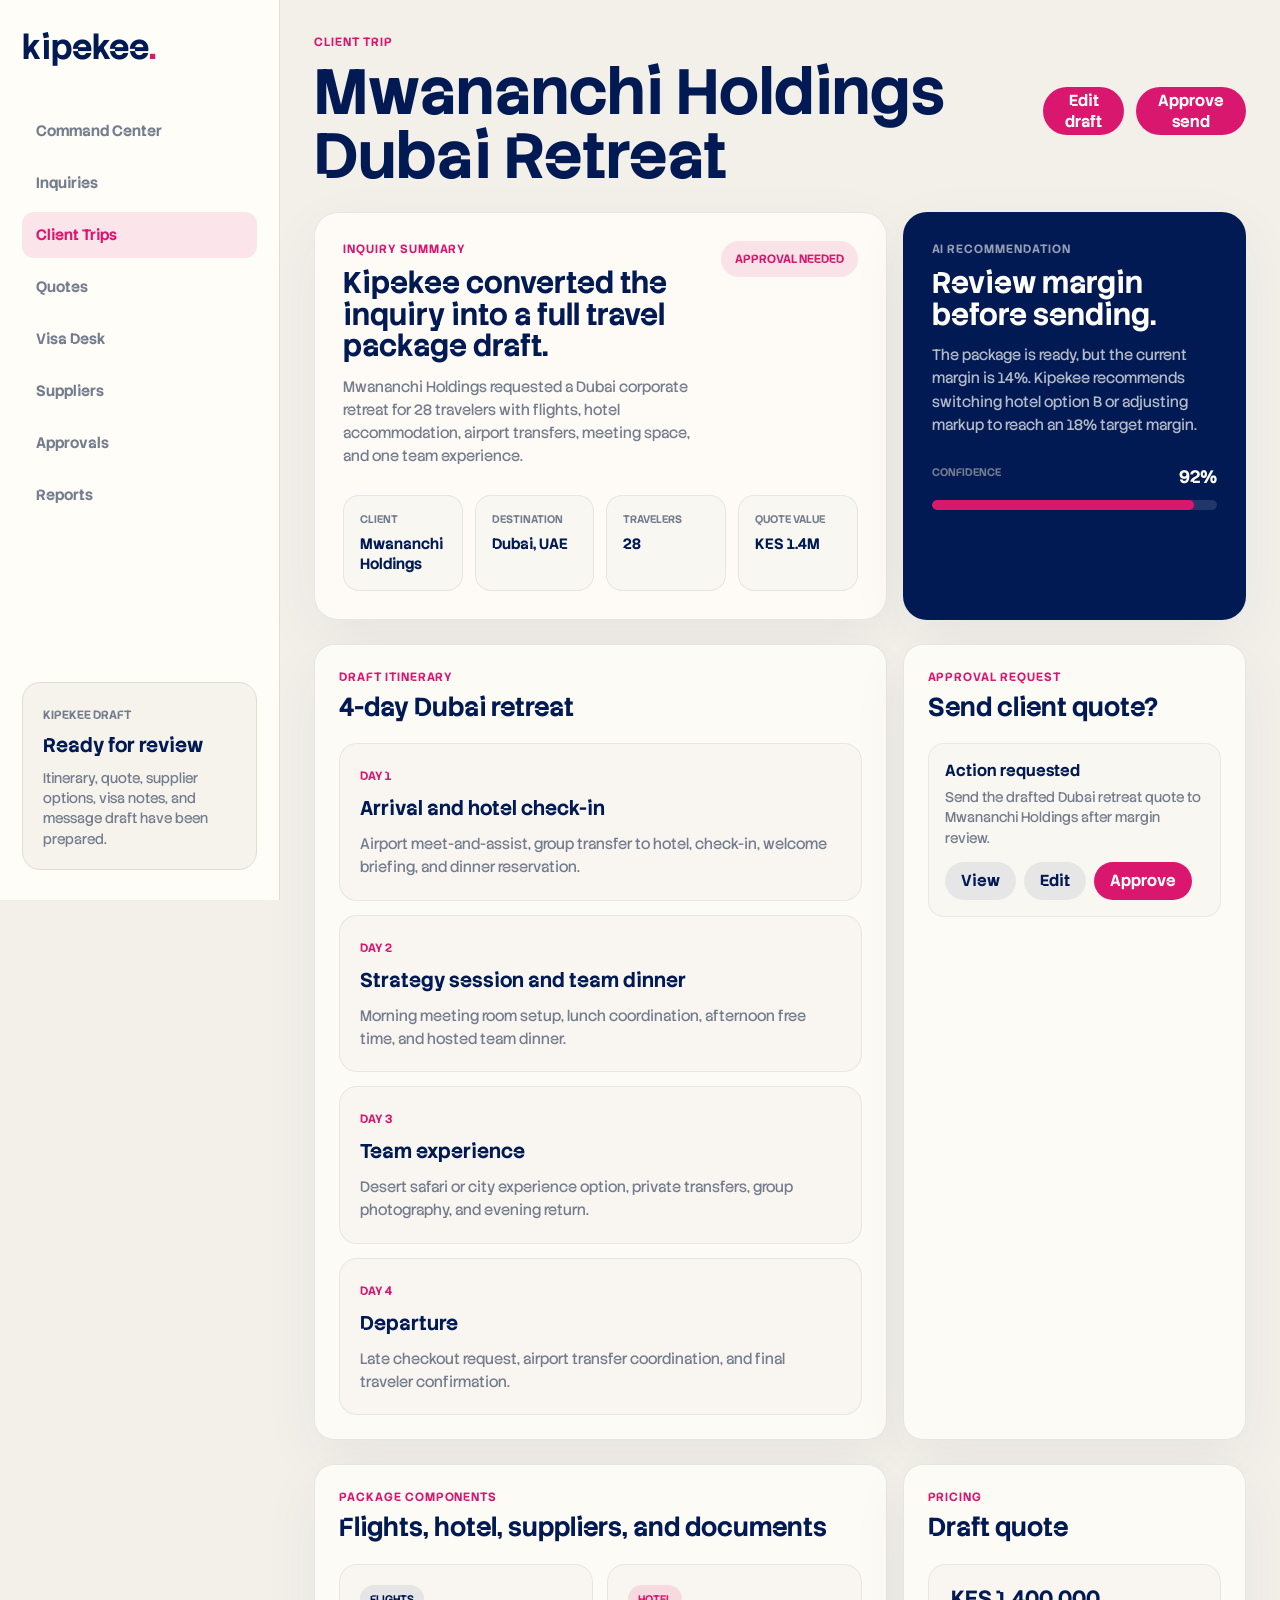
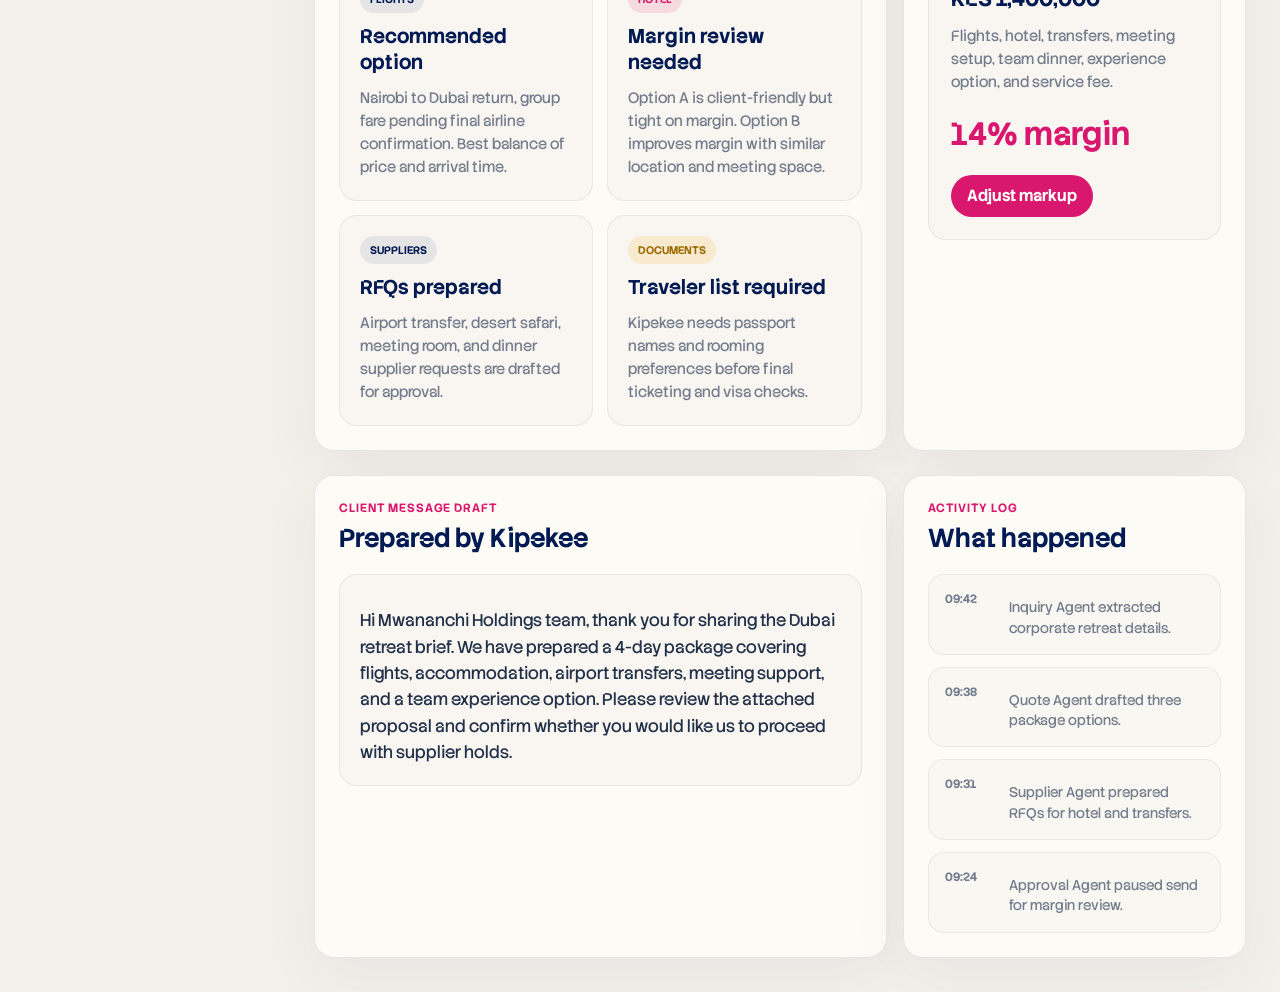
==== commit c71b4c43: "best commit 6" ====
--- a/client-trip-mwananchi-dubai.html
+++ b/client-trip-mwananchi-dubai.html
@@ -20,7 +20,7 @@
         <a href="reports.html">Reports</a>
       </nav>
       <div class="dash-sidebar-card">
-        <span>OpenClaw draft</span>
+        <span>Kipekee draft</span>
         <strong>Ready for review</strong>
         <p>Itinerary, quote, supplier options, visa notes, and message draft have been prepared.</p>
       </div>
@@ -43,7 +43,7 @@
           <div class="trip-detail-head">
             <div>
               <span class="kicker">Inquiry summary</span>
-              <h2>OpenClaw converted the inquiry into a full travel package draft.</h2>
+              <h2>Kipekee converted the inquiry into a full travel package draft.</h2>
               <p>
                 Mwananchi Holdings requested a Dubai corporate retreat for 28 travelers with flights,
                 hotel accommodation, airport transfers, meeting space, and one team experience.
@@ -64,7 +64,7 @@
           <span class="kicker">AI recommendation</span>
           <h2>Review margin before sending.</h2>
           <p>
-            The package is ready, but the current margin is 14%. OpenClaw recommends switching
+            The package is ready, but the current margin is 14%. Kipekee recommends switching
             hotel option B or adjusting markup to reach an 18% target margin.
           </p>
           <div class="confidence-meter">
@@ -154,7 +154,7 @@
             <article>
               <span class="pill warn">Documents</span>
               <h3>Traveler list required</h3>
-              <p>OpenClaw needs passport names and rooming preferences before final ticketing and visa checks.</p>
+              <p>Kipekee needs passport names and rooming preferences before final ticketing and visa checks.</p>
             </article>
           </div>
         </article>
@@ -180,7 +180,7 @@
           <div class="dash-panel-head">
             <div>
               <span class="kicker">Client message draft</span>
-              <h2>Prepared by OpenClaw</h2>
+              <h2>Prepared by Kipekee</h2>
             </div>
           </div>
           <div class="message-draft">
